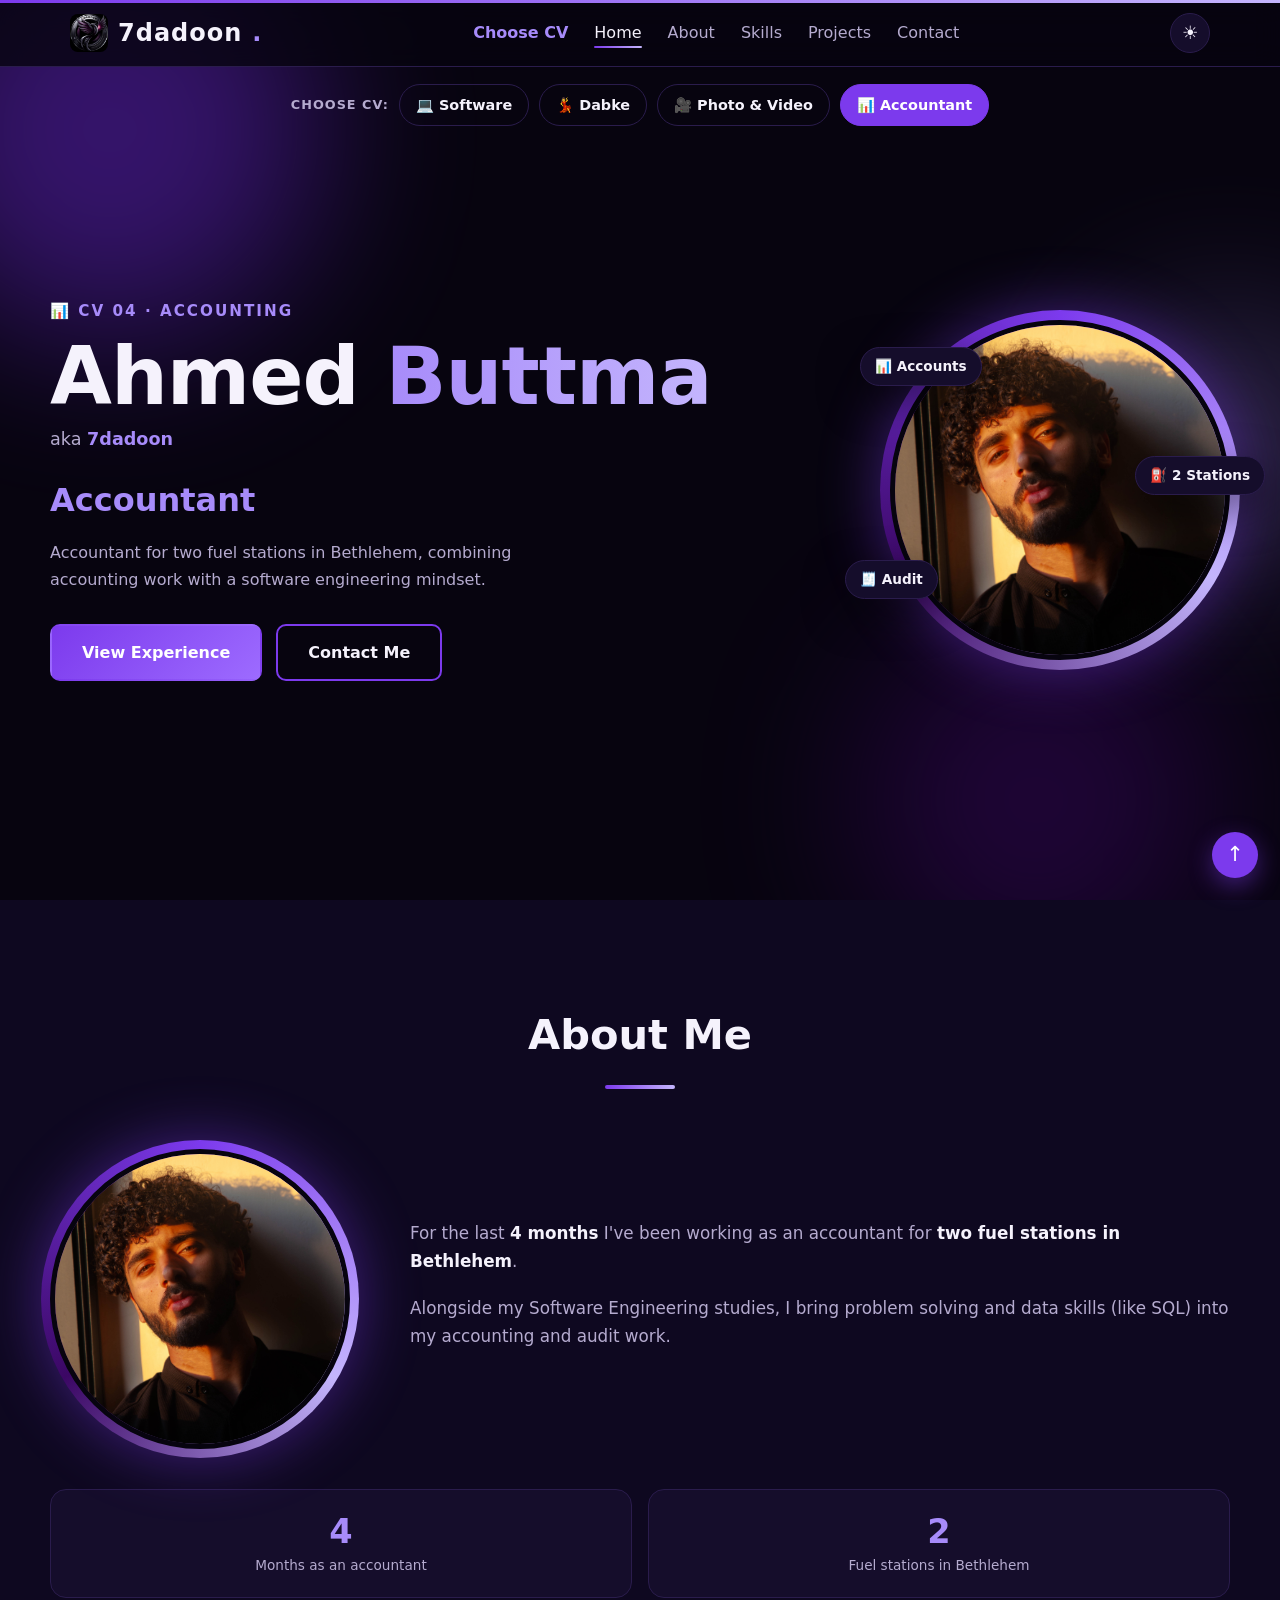
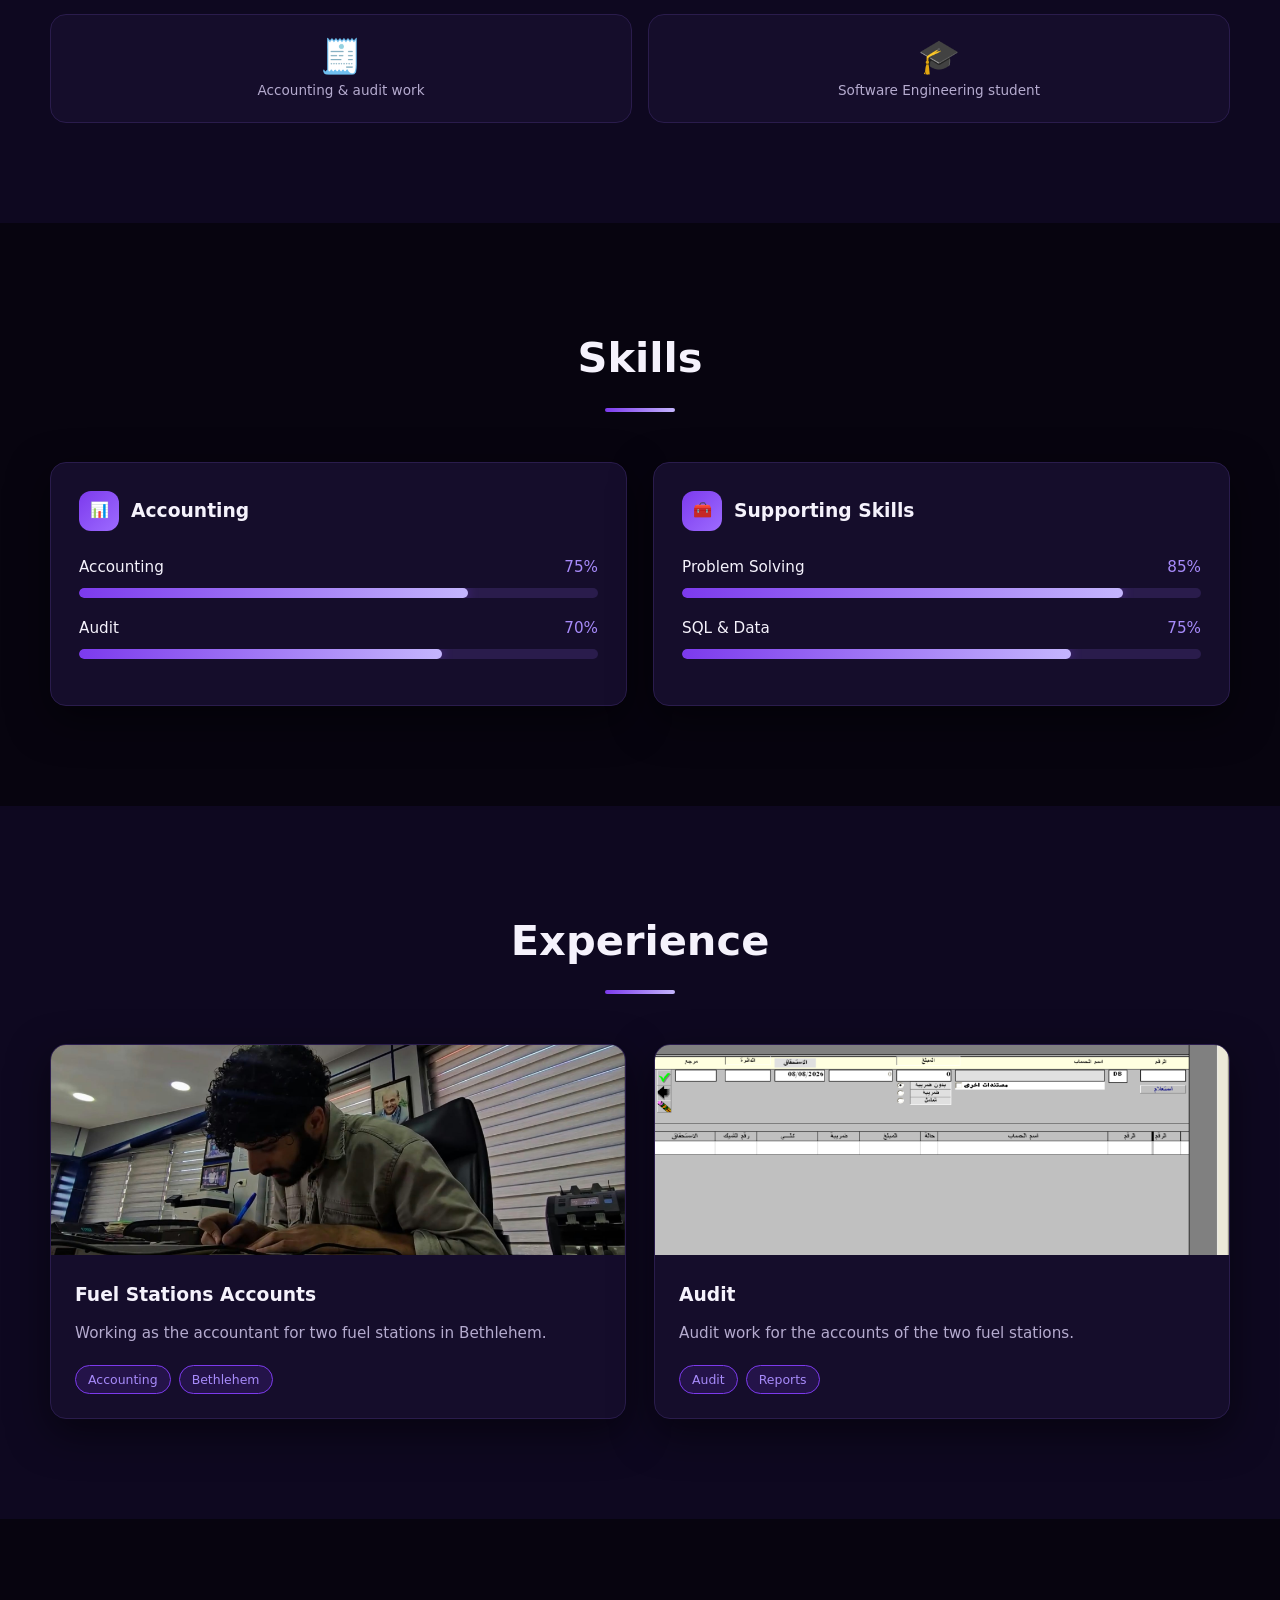
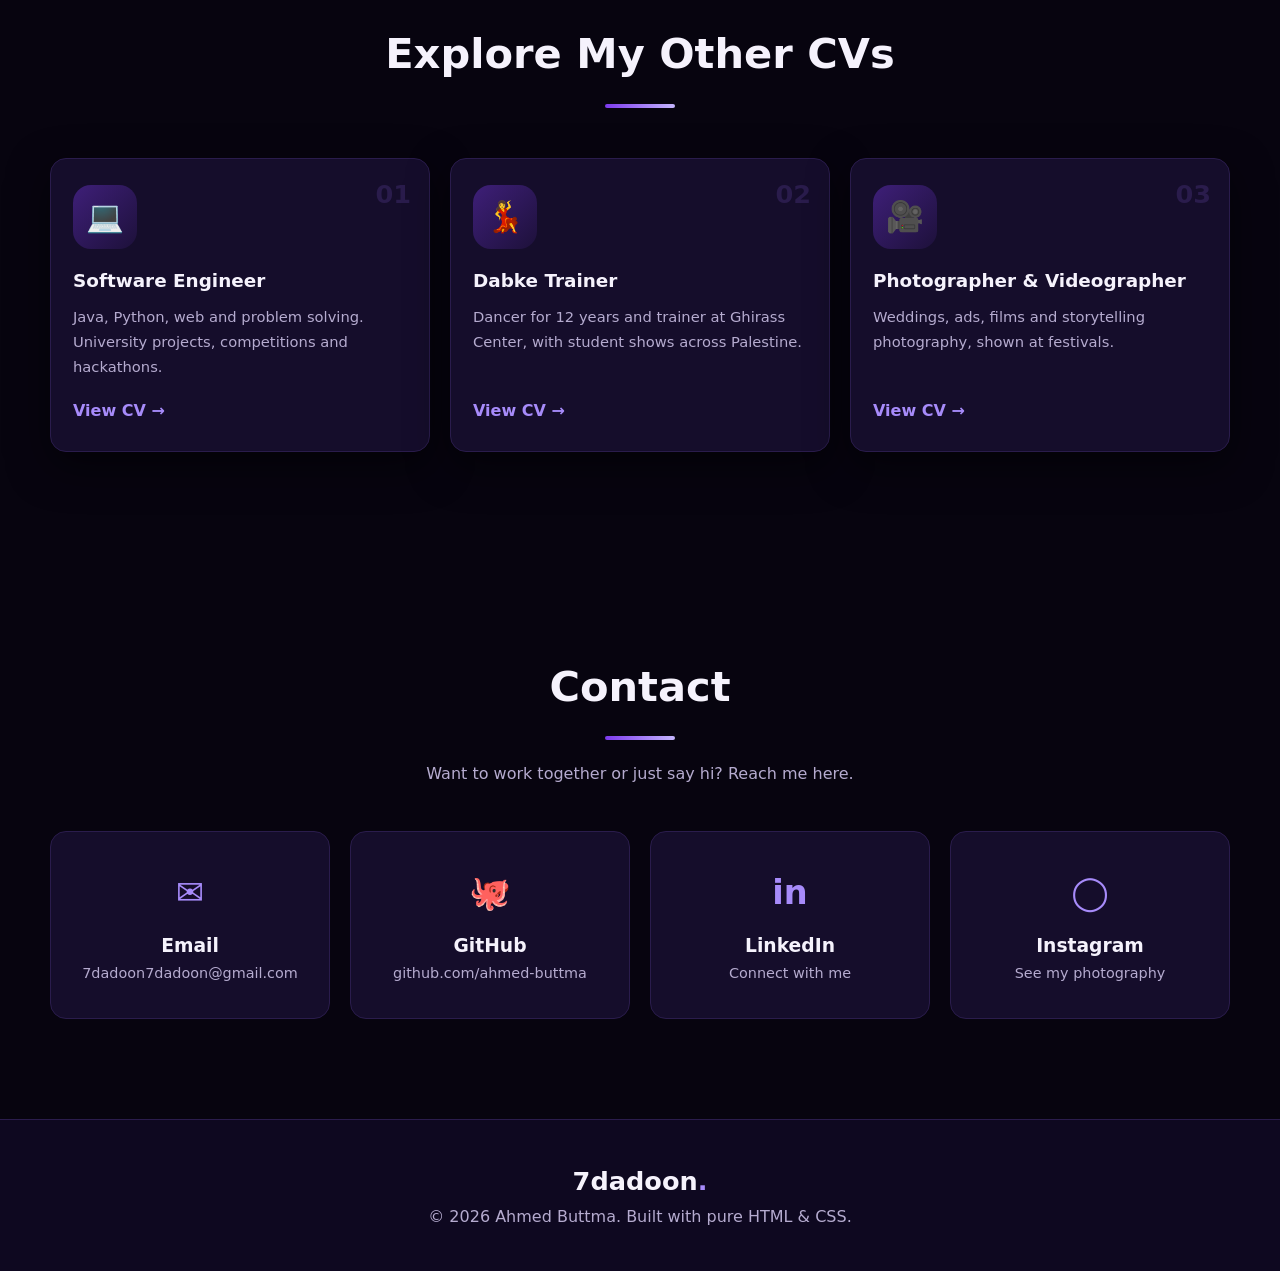
==== accounting.html @ 86951486 "portfolio" ====
<!DOCTYPE html>
<html lang="en">
<head>
  <meta charset="UTF-8">
  <meta name="viewport" content="width=device-width, initial-scale=1.0">
  <meta name="description" content="Accountant for two fuel stations in Bethlehem, combining accounting work with a software engineering mindset.">
  <title>Accountant | Ahmed Buttma</title>
  <link rel="stylesheet" href="style.css">
</head>
<body id="top">

  <!-- Scroll progress bar (CSS only) -->
  <div class="progress-bar"></div>

  <!-- ===== Navigation Bar ===== -->
  <header class="site-header">
    <nav class="navbar" aria-label="Main navigation">
      <a href="index.html#home" class="logo"><img src="images/logo.jpg" alt="" class="logo-img">7dadoon<span>.</span></a>

      <ul class="nav-links">
        <li><a href="index.html#home" class="back">Choose CV</a></li>
        <li><a href="#home" class="active">Home</a></li>
        <li><a href="#about">About</a></li>
        <li><a href="#skills">Skills</a></li>
        <li><a href="#projects">Projects</a></li>
        <li><a href="#contact">Contact</a></li>
      </ul>

      <div class="nav-actions">
        <!-- CSS-only theme switch: the checkbox state is read by style.css -->
        <input type="checkbox" id="theme" class="sr-only">
        <label for="theme" class="theme-btn" title="Switch dark / light mode"></label>
      </div>
    </nav>
  </header>

  <main>

    <!-- ===== Hero ===== -->
    <section id="home" class="hero has-strip">
      <div class="cv-strip"><span>Choose CV:</span><a href="software.html">💻 Software</a><a href="dabke.html">💃 Dabke</a><a href="media.html">🎥 Photo &amp; Video</a><a href="accounting.html" class="on">📊 Accountant</a></div>
            <div class="blob blob-1"></div>
      <div class="blob blob-2"></div>
      <div class="blob blob-3"></div>

      <div class="hero-inner">
        <div class="hero-text">
          <p class="hello">&#128202; CV 04 &middot; Accounting</p>
          <h1>Ahmed <span class="grad">Buttma</span></h1>
          <p class="nickname">aka <strong>7dadoon</strong></p>
          <h2 class="role-title">Accountant</h2>
          <p class="hero-desc">Accountant for two fuel stations in Bethlehem, combining accounting work with a software engineering mindset.</p>
          <div class="hero-buttons">
            <a href="#projects" class="btn btn-primary">View Experience</a>
            <a href="#contact" class="btn btn-outline">Contact Me</a>
          </div>
        </div>

        <div class="hero-image">
          <div class="ring"></div>
          <!-- Replace images/profile.jpg with your own photo -->
          <img src="images/profile.jpg" alt="Portrait of Ahmed Buttma">
          <span class="float-badge fb-1">&#128202; Accounts</span>
          <span class="float-badge fb-2">&#129534; Audit</span>
          <span class="float-badge fb-3">&#9981; 2 Stations</span>
        </div>
      </div>
    </section>

    <!-- ===== About Me ===== -->
    <section id="about" class="section alt">
      <div class="container">
        <h2 class="section-title reveal">About Me</h2>

        <div class="about-wrap has-photo">
        <div class="about-top">
          <div class="about-photo reveal from-left">
            <div class="ring"></div>
            <img src="images/profile.jpg" alt="Portrait of Ahmed Buttma">
          </div>
          <div class="about-text reveal from-right">
            <p>For the last <strong>4 months</strong> I've been working as an accountant for <strong>two fuel stations in Bethlehem</strong>.</p>
            <p>Alongside my Software Engineering studies, I bring problem solving and data skills (like SQL) into my accounting and audit work.</p>
          </div>
        </div>

          <div class="stats reveal from-right">
            <div class="stat-card">
              <h3><span class="count" style="--num: 4">4</span></h3>
              <p>Months as an accountant</p>
            </div>
            <div class="stat-card">
              <h3><span class="count" style="--num: 2">2</span></h3>
              <p>Fuel stations in Bethlehem</p>
            </div>
            <div class="stat-card">
              <h3>&#129534;</h3>
              <p>Accounting &amp; audit work</p>
            </div>
            <div class="stat-card">
              <h3>&#127891;</h3>
              <p>Software Engineering student</p>
            </div>
          </div>
        </div>
      </div>
    </section>

    <!-- ===== Skills ===== -->
    <section id="skills" class="section">
      <div class="container">
        <h2 class="section-title reveal">Skills</h2>

        <div class="skills-grid">
          <div class="skills-box reveal">
            <h3><span class="box-icon">&#128202;</span> Accounting</h3>
            <div class="skill">
              <div class="skill-info"><span>Accounting</span><span>75%</span></div>
              <div class="bar"><div class="fill" style="--w: 75%;"></div></div>
            </div>
            <div class="skill">
              <div class="skill-info"><span>Audit</span><span>70%</span></div>
              <div class="bar"><div class="fill" style="--w: 70%;"></div></div>
            </div>
          </div>
          <div class="skills-box reveal">
            <h3><span class="box-icon">&#129520;</span> Supporting Skills</h3>
            <div class="skill">
              <div class="skill-info"><span>Problem Solving</span><span>85%</span></div>
              <div class="bar"><div class="fill" style="--w: 85%;"></div></div>
            </div>
            <div class="skill">
              <div class="skill-info"><span>SQL &amp; Data</span><span>75%</span></div>
              <div class="bar"><div class="fill" style="--w: 75%;"></div></div>
            </div>
          </div>
        </div>
      </div>
    </section>

    <!-- ===== Experience ===== -->
    <section id="projects" class="section alt">
      <div class="container">
        <h2 class="section-title reveal">Experience</h2>

        <div class="projects-grid two">
          <article class="project-card reveal">
            <div class="project-img"><img src="images/aa.jpeg" alt="Fuel stations accounts"></div>
            <div class="project-body">
              <h3>Fuel Stations Accounts</h3>
              <p>Working as the accountant for two fuel stations in Bethlehem.</p>
              <div class="tags"><span>Accounting</span><span>Bethlehem</span></div>
            </div>
          </article>
          <article class="project-card reveal">
            <div class="project-img"><img src="images/audit.png" alt="Audit work"></div>
            <div class="project-body">
              <h3>Audit</h3>
              <p>Audit work for the accounts of the two fuel stations.</p>
              <div class="tags"><span>Audit</span><span>Reports</span></div>
            </div>
          </article>
        </div>
      </div>
    </section>

    <!-- ===== Other CVs ===== -->
    <section class="section" id="other-cvs">
      <div class="container">
        <h2 class="section-title reveal">Explore My Other CVs</h2>
        <div class="cv-grid mini">
          <a class="cv-card" href="software.html" style="--i: 0">
            <span class="cv-num">01</span>
            <span class="cv-icon">&#128187;</span>
            <h3>Software Engineer</h3>
            <p>Java, Python, web and problem solving. University projects, competitions and hackathons.</p>
            <span class="cv-link">View CV <span>&rarr;</span></span>
          </a>
          <a class="cv-card" href="dabke.html" style="--i: 1">
            <span class="cv-num">02</span>
            <span class="cv-icon">&#128131;</span>
            <h3>Dabke Trainer</h3>
            <p>Dancer for 12 years and trainer at Ghirass Center, with student shows across Palestine.</p>
            <span class="cv-link">View CV <span>&rarr;</span></span>
          </a>
          <a class="cv-card" href="media.html" style="--i: 2">
            <span class="cv-num">03</span>
            <span class="cv-icon">&#127909;</span>
            <h3>Photographer &amp; Videographer</h3>
            <p>Weddings, ads, films and storytelling photography, shown at festivals.</p>
            <span class="cv-link">View CV <span>&rarr;</span></span>
          </a>
        </div>
      </div>
    </section>

    <!-- ===== Contact ===== -->
    <section id="contact" class="section">
      <div class="container">
        <h2 class="section-title reveal">Contact</h2>
        <p class="section-sub reveal">Want to work together or just say hi? Reach me here.</p>

        <div class="contact-cards">
         
          <a class="contact-card reveal" href="mailto:7dadoon7dadoon@gmail.com">
            <span class="icon">&#9993;</span>
            <h3>Email</h3>
            <p>7dadoon7dadoon@gmail.com</p>
          </a>
          <a class="contact-card reveal" href="https://github.com/ahmed-buttma" target="_blank" rel="noopener">
            <span class="icon">&#128025;</span>
            <h3>GitHub</h3>
            <p>github.com/ahmed-buttma</p>
          </a>
          <a class="contact-card reveal" href="https://www.linkedin.com/in/ahmed-buttma-732717351/?isSelfProfile=true" target="_blank" rel="noopener">
            <span class="icon">in</span>
            <h3>LinkedIn</h3>
            <p>Connect with me</p>
          </a>
          <a class="contact-card reveal" href="https://www.instagram.com/7dadoon_/" target="_blank" rel="noopener">
            <span class="icon">&#9711;</span>
            <h3>Instagram</h3>
            <p>See my photography</p>
          </a>
        </div>
      </div>
    </section>

  </main>

  <!-- ===== Footer ===== -->
  <footer class="site-footer">
    <p class="footer-logo">7dadoon<span>.</span></p>
    <p>&copy; 2026 Ahmed Buttma. Built with pure HTML &amp; CSS.</p>
  </footer>

  <!-- Back to top -->
  <a href="#top" class="to-top" aria-label="Back to top">&uarr;</a>

</body>
</html>
---- style.css ----
/* =========================================================
   Ahmed Buttma - Portfolio  (pure HTML + CSS, no JavaScript, no frameworks)
   Theme: midnight purple / black / white (dark by default)
   Layout: Flexbox + Grid | Responsive: phone, tablet, laptop, big screens
   One stylesheet is shared by all pages:
   index.html, software.html, dabke.html, media.html, accounting.html
   ========================================================= */

/* ---------- 1. Color variables (CSS custom properties) ---------- */
:root {
  --bg: #07040f;
  --bg-alt: #0e0820;
  --card: #150d2b;
  --text: #f5f2fc;
  --muted: #b5abcf;
  --primary: #7c3aed;
  --primary-light: #a78bfa;
  --accent: #c4b5fd;
  --border: #2a1c4c;
  --glow: rgba(124, 58, 237, 0.45);
  --shadow: 0 14px 40px rgba(0, 0, 0, 0.5);
  --header-bg: rgba(7, 4, 15, 0.8);
  --radius: 16px;
}

/* Light mode: when the hidden checkbox #theme is checked, the same
   variables get new values (CSS-only toggle using :has) */
:root:has(#theme:checked) {
  --bg: #ffffff;
  --bg-alt: #f4f0fc;
  --card: #ffffff;
  --text: #170f2b;
  --muted: #5d5478;
  --primary: #5b21b6;
  --primary-light: #7c3aed;
  --accent: #6d28d9;
  --border: #ddd3f2;
  --glow: rgba(124, 58, 237, 0.25);
  --shadow: 0 14px 40px rgba(60, 20, 120, 0.12);
  --header-bg: rgba(255, 255, 255, 0.85);
}

/* ---------- 2. Reset & base ---------- */
* { margin: 0; padding: 0; box-sizing: border-box; }

html {
  scroll-behavior: smooth;
  scroll-padding-top: 76px;      /* fixed navbar won't hide section titles */
  -webkit-text-size-adjust: 100%;
}

body {
  font-family: "Segoe UI", system-ui, -apple-system, Tahoma, Arial, sans-serif;
  background: var(--bg);
  color: var(--text);
  line-height: 1.7;
  overflow-x: hidden;
  transition: background 0.4s, color 0.4s;
}

img { max-width: 100%; display: block; }
a { color: inherit; text-decoration: none; }
ul { list-style: none; }

.container { max-width: 1180px; margin: 0 auto; }
::selection { background: var(--primary); color: #fff; }

/* visually hidden (but still focusable) - used by the theme checkbox */
.sr-only {
  position: absolute;
  width: 1px; height: 1px;
  overflow: hidden;
  clip: rect(0 0 0 0);
  white-space: nowrap;
}

/* ---------- 3. Navigation bar (Flexbox) ---------- */
.site-header {
  position: fixed;
  top: 0; width: 100%;
  background: var(--header-bg);
  -webkit-backdrop-filter: blur(14px);
  backdrop-filter: blur(14px);
  border-bottom: 1px solid var(--border);
  z-index: 200;
}

.navbar {
  max-width: 1180px;
  margin: 0 auto;
  padding: 0 20px;
  height: 66px;
  display: flex;
  align-items: center;
  justify-content: space-between;
  gap: 20px;
}

.logo { font-size: 1.5rem; font-weight: 800; letter-spacing: 1px; }
.logo span { color: var(--primary-light); }

.nav-links { display: flex; align-items: center; gap: 26px; }

.nav-links a {
  position: relative;
  font-weight: 500;
  color: var(--muted);
  padding: 4px 0;
  transition: color 0.25s;
}
.nav-links a:hover,
.nav-links a.active { color: var(--text); }

.nav-links a::after {            /* animated underline */
  content: "";
  position: absolute;
  left: 0; bottom: -2px;
  width: 0; height: 2px;
  background: linear-gradient(90deg, var(--primary), var(--accent));
  border-radius: 2px;
  transition: width 0.3s;
}
.nav-links a:hover::after,
.nav-links a.active::after { width: 100%; }

.nav-links a.back { color: var(--primary-light); font-weight: 600; }

/* CSS-only dark / light switch */
.theme-btn {
  display: flex;
  align-items: center; justify-content: center;
  width: 40px; height: 40px;
  background: var(--card);
  color: var(--text);
  border: 1px solid var(--border);
  border-radius: 50%;
  font-size: 1.15rem;
  cursor: pointer;
  user-select: none;
  transition: transform 0.4s, background 0.3s, color 0.3s;
}
.theme-btn::before { content: "\2600"; }                         /* sun: click to go light */
:root:has(#theme:checked) .theme-btn::before { content: "\263E"; }  /* moon: click to go dark */
.theme-btn:hover { transform: rotate(35deg) scale(1.1); background: var(--primary); color: #fff; }
#theme:focus-visible + .theme-btn { outline: 2px solid var(--primary-light); outline-offset: 3px; }

/* ---------- 4. Scroll progress bar (scroll-driven animation) ---------- */
.progress-bar { display: none; }

@supports (animation-timeline: scroll()) {
  .progress-bar {
    display: block;
    position: fixed;
    top: 0; left: 0;
    width: 100%; height: 3px;
    background: linear-gradient(90deg, var(--primary), var(--accent));
    transform-origin: left;
    z-index: 300;
    animation: progress linear;
    animation-timeline: scroll(root);
  }
}
@keyframes progress { from { transform: scaleX(0); } to { transform: scaleX(1); } }

/* ---------- 5. Hero ---------- */
.hero {
  position: relative;
  min-height: 100vh;
  min-height: 100svh;
  display: flex;
  align-items: center;
  padding: 110px 20px 70px;
  overflow: hidden;
}

/* floating gradient blobs in the background */
.blob {
  position: absolute;
  border-radius: 50%;
  filter: blur(80px);
  opacity: 0.45;
  z-index: 0;
  animation: float 12s ease-in-out infinite;
}
.blob-1 { width: 420px; height: 420px; background: #6d28d9; top: -80px; left: -100px; }
.blob-2 { width: 360px; height: 360px; background: #3b0764; bottom: -80px; right: 5%; animation-delay: -4s; }
.blob-3 { width: 260px; height: 260px; background: #a78bfa; top: 35%; right: -80px; opacity: 0.25; animation-delay: -8s; }
:root:has(#theme:checked) .blob { opacity: 0.22; }

@keyframes float {
  0%, 100% { transform: translate(0, 0) scale(1); }
  50%      { transform: translate(40px, -40px) scale(1.12); }
}
@keyframes fadeUp {
  from { opacity: 0; transform: translateY(30px); }
  to   { opacity: 1; transform: translateY(0); }
}

.hero-inner {
  position: relative;
  z-index: 1;
  width: 100%;
  max-width: 1180px;
  margin: 0 auto;
  display: flex;
  align-items: center;
  justify-content: space-between;
  gap: 50px;
}

.hero-text { flex: 1; animation: fadeUp 1s ease backwards; }

.hello { color: var(--primary-light); font-weight: 600; letter-spacing: 2px; text-transform: uppercase; font-size: 0.95rem; }

.hero h1 {
  font-size: clamp(2.6rem, 7vw, 5rem);
  line-height: 1.05;
  margin: 10px 0 6px;
  letter-spacing: -1px;
}
.grad {
  background: linear-gradient(90deg, var(--primary-light), var(--accent), var(--primary));
  background-size: 200% auto;
  -webkit-background-clip: text;
  background-clip: text;
  -webkit-text-fill-color: transparent;
  animation: shine 5s linear infinite;
}
@keyframes shine { to { background-position: 200% center; } }

.nickname { color: var(--muted); font-size: 1.1rem; }
.nickname strong { color: var(--primary-light); }

.role-title { font-size: clamp(1.3rem, 3.2vw, 2rem); font-weight: 600; margin: 18px 0 12px; color: var(--primary-light); }
.hero-desc { color: var(--muted); max-width: 540px; margin-bottom: 30px; }

.hero-buttons { display: flex; flex-wrap: wrap; gap: 14px; }

.btn {
  display: inline-block;
  padding: 13px 30px;
  border-radius: 10px;
  font-weight: 600;
  border: 2px solid var(--primary);
  transition: transform 0.25s, box-shadow 0.25s, background 0.25s, color 0.25s;
}
.btn:hover { transform: translateY(-4px); box-shadow: 0 10px 26px var(--glow); }
.btn-primary { background: linear-gradient(135deg, var(--primary), #9d6bff); border-color: transparent; color: #fff; }
.btn-outline { background: transparent; color: var(--text); }
.btn-outline:hover { background: var(--primary); color: #fff; }

/* profile picture with rotating ring and floating badges */
.hero-image {
  position: relative;
  flex: 0 0 340px;
  width: 340px; height: 340px;
  animation: fadeUp 1s 0.2s ease backwards;
}
.hero-image img {
  position: relative;
  width: 100%; height: 100%;
  object-fit: cover;
  border-radius: 50%;
  border: 5px solid var(--bg);
  z-index: 1;
}
.ring {
  position: absolute;
  inset: -10px;
  border-radius: 50%;
  background: conic-gradient(var(--primary), var(--accent), #3b0764, var(--primary));
  filter: drop-shadow(0 0 30px var(--glow));
  animation: spin 8s linear infinite;
}
@keyframes spin { to { transform: rotate(360deg); } }

.float-badge {
  position: absolute;
  z-index: 2;
  background: var(--card);
  border: 1px solid var(--border);
  color: var(--text);
  font-size: 0.85rem;
  font-weight: 600;
  padding: 7px 14px;
  border-radius: 30px;
  box-shadow: var(--shadow);
  animation: bob 4s ease-in-out infinite;
}
.fb-1 { top: 8%; left: -30px; }
.fb-2 { bottom: 18%; left: -45px; animation-delay: -1.3s; }
.fb-3 { top: 40%; right: -35px; animation-delay: -2.6s; }
@keyframes bob { 0%, 100% { transform: translateY(0); } 50% { transform: translateY(-12px); } }

/* ---------- 6. Landing page: "choose your CV" ---------- */
.hero-center {
  position: relative;
  z-index: 1;
  width: 100%;
  max-width: 1180px;
  margin: 0 auto;
  text-align: center;
}
.hero-center .hello { animation: fadeUp 0.8s ease backwards; }
.hero-center h1 { animation: fadeUp 0.9s 0.1s ease backwards; }
.hero-center .nickname { animation: fadeUp 0.9s 0.15s ease backwards; }

.tagline { font-size: clamp(1.1rem, 2.8vw, 1.6rem); font-weight: 500; margin: 14px 0 6px; animation: fadeUp 0.9s 0.2s ease backwards; }

/* CSS-only rotating words: 5 words, each visible for 3s of a 15s loop */
.rotator {
  display: inline-grid;
  justify-items: center;
  vertical-align: bottom;
  overflow: hidden;
  color: var(--primary-light);
  font-weight: 700;
}
.rotator span {
  grid-area: 1 / 1;           /* all words sit in the same cell */
  opacity: 0;
  animation: word 15s infinite;
}
.rotator span:nth-child(2) { animation-delay: 3s; }
.rotator span:nth-child(3) { animation-delay: 6s; }
.rotator span:nth-child(4) { animation-delay: 9s; }
.rotator span:nth-child(5) { animation-delay: 12s; }
@keyframes word {
  0%   { opacity: 0; transform: translateY(100%); }
  3%   { opacity: 1; transform: translateY(0); }
  18%  { opacity: 1; transform: translateY(0); }
  21%  { opacity: 0; transform: translateY(-100%); }
  100% { opacity: 0; transform: translateY(-100%); }
}

.choose-label {
  display: inline-block;
  margin: 26px 0 22px;
  padding: 6px 20px;
  border: 1px solid var(--primary);
  border-radius: 30px;
  color: var(--primary-light);
  font-weight: 600;
  letter-spacing: 1px;
  animation: fadeUp 0.9s 0.3s ease backwards;
}
.choose-label span { display: inline-block; animation: nudge 1.4s ease-in-out infinite; }
@keyframes nudge { 0%, 100% { transform: translateY(0); } 50% { transform: translateY(5px); } }

.cv-grid { display: grid; grid-template-columns: repeat(4, 1fr); gap: 20px; text-align: left; }

.cv-card {
  position: relative;
  display: flex;
  flex-direction: column;
  background: var(--card);
  border: 1px solid var(--border);
  border-radius: var(--radius);
  padding: 26px 22px;
  overflow: hidden;
  box-shadow: var(--shadow);
  transition: transform 0.35s, border-color 0.35s, box-shadow 0.35s;
  animation: fadeUp 0.8s ease backwards;
  animation-delay: calc(0.35s + var(--i, 0) * 0.12s);
}
/* glowing light that appears on hover */
.cv-card::before {
  content: "";
  position: absolute;
  top: -60%; right: -40%;
  width: 220px; height: 220px;
  background: radial-gradient(circle, var(--glow), transparent 70%);
  opacity: 0;
  transition: opacity 0.4s;
}
.cv-card:hover { transform: translateY(-10px); border-color: var(--primary); box-shadow: 0 22px 50px var(--glow); }
.cv-card:hover::before { opacity: 1; }

.cv-num { position: absolute; top: 14px; right: 18px; font-weight: 800; font-size: 1.6rem; color: var(--border); }
.cv-icon {
  display: inline-flex;
  align-items: center; justify-content: center;
  width: 64px; height: 64px;
  font-size: 1.9rem;
  border-radius: 18px;
  background: linear-gradient(135deg, rgba(124, 58, 237, 0.4), rgba(124, 58, 237, 0.08));
  margin-bottom: 16px;
  transition: transform 0.4s;
}
.cv-card:hover .cv-icon { transform: rotate(-8deg) scale(1.12); }
.cv-card h3 { margin-bottom: 8px; font-size: 1.15rem; }
.cv-card p { color: var(--muted); font-size: 0.92rem; flex: 1; }
.cv-link { margin-top: 18px; font-weight: 600; color: var(--primary-light); }
.cv-link span { display: inline-block; transition: transform 0.3s; }
.cv-card:hover .cv-link span { transform: translateX(8px); }

/* ---------- 7. Generic sections ---------- */
.section { padding: 100px 20px; }
.section.alt { background: var(--bg-alt); }

.section-title { font-size: clamp(1.9rem, 4vw, 2.6rem); text-align: center; margin-bottom: 50px; }
.section-title::after {
  content: "";
  display: block;
  width: 70px; height: 4px;
  background: linear-gradient(90deg, var(--primary), var(--accent));
  border-radius: 4px;
  margin: 14px auto 0;
}
.section-sub { text-align: center; color: var(--muted); margin: -30px 0 44px; }

/* ---------- 8. Scroll-reveal animations (CSS only) ----------
   Browsers that support scroll-driven animations fade elements in while
   they enter the screen. Other browsers simply show everything.        */
@keyframes reveal       { from { opacity: 0; transform: translateY(40px); } }
@keyframes reveal-left  { from { opacity: 0; transform: translateX(-50px); } }
@keyframes reveal-right { from { opacity: 0; transform: translateX(50px); } }
@keyframes grow         { from { width: 0; } }
@keyframes count        { from { --num: 0; } }

/* a number that can be animated (used by the counters) */
@property --num { syntax: "<integer>"; initial-value: 0; inherits: false; }

@supports (animation-timeline: view()) {
  .reveal {
    animation: reveal linear backwards;
    animation-timeline: view();
    animation-range: entry 0% entry 70%;
  }
  .reveal.from-left  { animation-name: reveal-left; }
  .reveal.from-right { animation-name: reveal-right; }
  /* small stagger between neighbours */
  .reveal:nth-child(2) { animation-range: entry 8% entry 78%; }
  .reveal:nth-child(3) { animation-range: entry 16% entry 86%; }
  .reveal:nth-child(4) { animation-range: entry 24% entry 94%; }

  /* progress bars grow when they scroll into view */
  .fill {
    animation: grow linear backwards;
    animation-timeline: view();
    animation-range: entry 10% entry 100%;
  }

  /* numbers count up when they scroll into view */
  .count {
    display: inline-block;                /* gives the number a real box to track */
    font-size: 0;                         /* hide the plain text number */
    counter-reset: num var(--num);
    animation: count linear backwards;
    animation-timeline: view();
    animation-range: entry 0% entry 100%;
  }
  .count::after { content: counter(num); font-size: var(--fs, 2.1rem); }
}

/* ---------- 9. About ---------- */
.about-wrap { display: flex; gap: 50px; align-items: flex-start; }
.about-text { flex: 1.2; }
.about-text p { margin-bottom: 18px; color: var(--muted); font-size: 1.05rem; }
.about-text strong { color: var(--text); }

.about-photo { position: relative; flex: 0 0 300px; width: 300px; height: 300px; margin: 10px 10px 0 0; }
.about-photo img { position: relative; z-index: 1; width: 100%; height: 100%; border-radius: 50%; object-fit: cover; border: 5px solid var(--bg); }
.about-photo .ring { inset: -9px; }

.stats { flex: 1; display: grid; grid-template-columns: repeat(2, 1fr); gap: 16px; }
.stats.row { margin-top: 50px; grid-template-columns: repeat(6, 1fr); }

.stat-card {
  background: var(--card);
  border: 1px solid var(--border);
  border-radius: var(--radius);
  padding: 22px 14px;
  text-align: center;
  transition: transform 0.3s, border-color 0.3s, box-shadow 0.3s;
}
.stat-card:hover { transform: translateY(-6px); border-color: var(--primary); box-shadow: 0 14px 34px var(--glow); }
.stat-card h3 { --fs: 2.1rem; font-size: 2.1rem; color: var(--primary-light); line-height: 1.2; }
.stat-card p { font-size: 0.85rem; color: var(--muted); line-height: 1.4; margin-top: 4px; }

/* ---------- 10. Skills (Grid + animated progress bars) ---------- */
.skills-grid { display: grid; grid-template-columns: repeat(auto-fit, minmax(300px, 1fr)); gap: 26px; }

.skills-box {
  background: var(--card);
  border: 1px solid var(--border);
  border-radius: var(--radius);
  padding: 28px;
  box-shadow: var(--shadow);
  transition: transform 0.3s, border-color 0.3s;
}
.skills-box:hover { transform: translateY(-6px); border-color: var(--primary); }
.skills-box h3 { display: flex; align-items: center; gap: 12px; margin-bottom: 24px; }
.box-icon {
  display: inline-flex;
  align-items: center; justify-content: center;
  min-width: 40px; height: 40px;
  padding: 0 8px;
  font-size: 0.95rem;
  font-weight: 700;
  border-radius: 12px;
  background: linear-gradient(135deg, var(--primary), #9d6bff);
  color: #fff;
}

.skill { margin-bottom: 18px; }
.skill-info { display: flex; justify-content: space-between; font-weight: 500; margin-bottom: 7px; font-size: 0.95rem; }
.skill-info span:last-child { color: var(--primary-light); }

.bar { height: 10px; background: var(--border); border-radius: 10px; overflow: hidden; }
.fill {
  height: 100%;
  width: var(--w);
  background: linear-gradient(90deg, var(--primary), var(--accent));
  border-radius: 10px;
  box-shadow: 0 0 12px var(--glow);
}

/* checklist used in "Currently" boxes */
.facts li {
  position: relative;
  padding-left: 32px;
  margin-bottom: 16px;
  color: var(--muted);
}
.facts li strong { color: var(--text); }
.facts li::before {
  content: "\2713";
  position: absolute;
  left: 0; top: 1px;
  width: 22px; height: 22px;
  line-height: 22px;
  text-align: center;
  font-size: 0.8rem;
  border-radius: 50%;
  background: var(--primary);
  color: #fff;
}

/* ---------- 11. Projects (Grid) ---------- */
.projects-grid { display: grid; grid-template-columns: repeat(auto-fit, minmax(300px, 1fr)); gap: 28px; }
.projects-grid.two { grid-template-columns: repeat(2, 1fr); }

.project-card {
  background: var(--card);
  border: 1px solid var(--border);
  border-radius: var(--radius);
  box-shadow: var(--shadow);
  overflow: hidden;
  display: flex;
  flex-direction: column;
  transition: transform 0.35s, border-color 0.35s, box-shadow 0.35s;
}
.project-card:hover { transform: translateY(-10px); border-color: var(--primary); box-shadow: 0 20px 50px var(--glow); }

.project-img { overflow: hidden; }
.project-img img { width: 100%; height: 210px; object-fit: cover; transition: transform 0.6s; }
.project-card:hover .project-img img { transform: scale(1.1); }

.project-body { padding: 24px; flex: 1; }
.project-body h3 { margin-bottom: 10px; }
.project-body p { color: var(--muted); font-size: 0.95rem; margin-bottom: 18px; }

.tags { display: flex; flex-wrap: wrap; gap: 8px; }
.tags span {
  font-size: 0.78rem;
  padding: 3px 12px;
  border-radius: 20px;
  background: rgba(124, 58, 237, 0.15);
  color: var(--primary-light);
  border: 1px solid var(--primary);
}

.cta-row { display: flex; flex-wrap: wrap; justify-content: center; align-items: center; gap: 16px; margin-top: 50px; color: var(--muted); }

/* ---------- 12. Gallery + CSS-only lightbox (:target) ---------- */
.gallery { display: grid; grid-template-columns: repeat(3, 1fr); gap: 18px; }
.gallery a { display: block; overflow: hidden; border-radius: var(--radius); border: 1px solid var(--border); cursor: zoom-in; }
.gallery img { width: 100%; height: 260px; object-fit: cover; transition: transform 0.5s, filter 0.5s; }
.gallery a:hover img { transform: scale(1.12); filter: brightness(1.1); }

.lightbox {
  position: fixed;
  inset: 0;
  background: rgba(5, 2, 12, 0.93);
  display: flex;
  align-items: center;
  justify-content: center;
  padding: 20px;
  opacity: 0;
  visibility: hidden;
  transition: opacity 0.35s, visibility 0.35s;
  z-index: 400;
}
.lightbox:target { opacity: 1; visibility: visible; }     /* shown when the URL is #photoN */
.lb-bg { position: absolute; inset: 0; cursor: zoom-out; }
.lightbox img { position: relative; max-width: 100%; max-height: 88vh; border-radius: 12px; box-shadow: 0 0 60px var(--glow); }
.lb-close { position: absolute; top: 14px; right: 24px; color: #fff; font-size: 2.8rem; line-height: 1; z-index: 2; }

/* ---------- 13. Contact (Grid) ---------- */
.contact-cards { display: grid; grid-template-columns: repeat(4, 1fr); gap: 20px; }

.contact-card {
  background: var(--card);
  border: 1px solid var(--border);
  border-radius: var(--radius);
  padding: 32px 18px;
  text-align: center;
  transition: transform 0.3s, background 0.3s, border-color 0.3s;
}
.contact-card:hover { transform: translateY(-8px); border-color: var(--primary); background: var(--primary); color: #fff; }
.contact-card .icon { display: block; font-size: 2.1rem; font-weight: 700; margin-bottom: 8px; color: var(--primary-light); transition: transform 0.3s; }
.contact-card:hover .icon { color: #fff; transform: scale(1.2) rotate(-6deg); }
.contact-card p { color: var(--muted); font-size: 0.9rem; word-break: break-all; }
.contact-card:hover p { color: #fff; }

/* ---------- 14. "Other CVs" strip, footer, back-to-top ---------- */
.cv-grid.mini { grid-template-columns: repeat(3, 1fr); }

.site-footer {
  text-align: center;
  padding: 40px 20px;
  background: var(--bg-alt);
  border-top: 1px solid var(--border);
  color: var(--muted);
}
.footer-logo { font-size: 1.6rem; font-weight: 800; color: var(--text); }
.footer-logo span { color: var(--primary-light); }

.to-top {
  position: fixed;
  right: 22px; bottom: 22px;
  width: 46px; height: 46px;
  display: flex;
  align-items: center; justify-content: center;
  border-radius: 50%;
  background: var(--primary);
  color: #fff;
  font-size: 1.3rem;
  box-shadow: 0 8px 24px var(--glow);
  z-index: 150;
  transition: transform 0.3s;
}
.to-top:hover { transform: translateY(-4px); }

/* the button fades in after you scroll a little (scroll-driven animation) */
@supports (animation-timeline: scroll()) {
  .to-top {
    animation: show-top linear both;
    animation-timeline: scroll(root);
    animation-range: 300px 600px;
  }
}
@keyframes show-top { from { opacity: 0; } to { opacity: 1; } }

/* =========================================================
   RESPONSIVE
   ========================================================= */

/* Big screens */
@media (min-width: 1500px) {
  html { font-size: 17px; }
  .container, .navbar, .hero-inner, .hero-center { max-width: 1320px; }
}

/* Laptops / small desktops */
@media (max-width: 1100px) {
  .cv-grid { grid-template-columns: repeat(2, 1fr); }
  .contact-cards { grid-template-columns: repeat(2, 1fr); }
  .stats.row { grid-template-columns: repeat(3, 1fr); }
  .hero-image { flex-basis: 300px; width: 300px; height: 300px; }
}

/* Tablets */
@media (max-width: 900px) {
  .hero-inner { flex-direction: column-reverse; text-align: center; gap: 60px; }
  .hero-desc { margin-left: auto; margin-right: auto; }
  .hero-buttons { justify-content: center; }
  .hero-image { flex-basis: auto; width: 270px; height: 270px; }
  .about-wrap { flex-direction: column; align-items: stretch; }
  .about-photo { align-self: center; flex-basis: auto; }
  .gallery { grid-template-columns: repeat(2, 1fr); }
  .cv-grid.mini { grid-template-columns: 1fr; }
}

/* Phones: the menu becomes a swipeable row of pills under the logo */
@media (max-width: 760px) {
  html { scroll-padding-top: 112px; }

  .navbar { height: auto; flex-wrap: wrap; padding: 8px 16px 0; gap: 0; }
  .logo { order: 1; }
  .nav-actions { order: 2; margin-left: auto; }
  .nav-links {
    order: 3;
    width: 100%;
    gap: 8px;
    padding: 10px 0 12px;
    overflow-x: auto;
    scrollbar-width: none;
  }
  .nav-links::-webkit-scrollbar { display: none; }
  .nav-links a {
    display: block;
    white-space: nowrap;
    padding: 5px 15px;
    font-size: 0.9rem;
    background: var(--card);
    border: 1px solid var(--border);
    border-radius: 20px;
  }
  .nav-links a::after { display: none; }
  .nav-links a.active { background: var(--primary); border-color: var(--primary); color: #fff; }

  .hero { padding: 140px 16px 60px; }
  .hero-image { width: 230px; height: 230px; }
  .float-badge { font-size: 0.75rem; padding: 5px 10px; }
  .fb-1 { left: -14px; }
  .fb-2 { left: -18px; }
  .fb-3 { right: -14px; }

  .section { padding: 70px 16px; }
  .section-title { margin-bottom: 36px; }
  .cv-grid { grid-template-columns: 1fr; gap: 14px; }
  .projects-grid.two { grid-template-columns: 1fr; }
  .stats.row { grid-template-columns: repeat(2, 1fr); }
  .gallery { gap: 12px; }
  .gallery img { height: 180px; }
  .contact-cards { grid-template-columns: 1fr; }
  .to-top { right: 14px; bottom: 14px; }
}

/* Small phones */
@media (max-width: 420px) {
  .stats { gap: 10px; }
  .stat-card { padding: 16px 8px; }
  .stat-card h3 { --fs: 1.7rem; font-size: 1.7rem; }
  .skills-grid { grid-template-columns: 1fr; }
  .projects-grid { grid-template-columns: 1fr; }
  .gallery { grid-template-columns: 1fr; }
  .gallery img { height: 230px; }
  .btn { padding: 12px 22px; }
  .about-photo { width: 240px; height: 240px; }
}

/* Respect users who prefer less motion */
@media (prefers-reduced-motion: reduce) {
  *, *::before, *::after { animation: none !important; transition: none !important; }
  html { scroll-behavior: auto; }
  .rotator span:first-child { opacity: 1; }
}

/* ===== Added: logo, sub-pages, video, photos ===== */
.logo { display: inline-flex; align-items: center; gap: 10px; }
.logo-img { width: 38px; height: 38px; object-fit: contain; border-radius: 8px; }
.sub-page { max-width: 900px; padding-top: 90px; }
.sub-page .lead { color: var(--muted); font-size: 1.05rem; line-height: 1.8; margin-bottom: 30px; }
.tags-line { color: var(--primary-light); font-weight: 600; margin-bottom: 20px; }
.video-box { position: relative; aspect-ratio: 16/9; border: 2px dashed var(--primary); border-radius: 16px; display: grid; place-items: center; color: var(--muted); margin-bottom: 30px; overflow: hidden; }
.video-box iframe { position: absolute; inset: 0; width: 100%; height: 100%; border: 0; }
.photo-grid { display: grid; grid-template-columns: repeat(auto-fit, minmax(240px, 1fr)); gap: 20px; margin-bottom: 30px; }
.photo-grid img { width: 100%; height: 200px; object-fit: cover; border-radius: 12px; }
.photo-grid figcaption { color: var(--muted); font-size: 0.9rem; margin-top: 6px; }
.card-link { display: inline-block; margin: 14px 14px 0 0; color: var(--primary-light); font-weight: 700; }
.card-link:hover { text-decoration: underline; }

/* ===== Added: Choose CV strip, About photo ===== */
.hero.has-strip { padding-top: 150px; }
.cv-strip { position: absolute; top: 84px; left: 0; right: 0; z-index: 2; display: flex; flex-wrap: wrap; justify-content: center; align-items: center; gap: 10px; padding: 0 16px; }
.cv-strip span { font-weight: 700; color: var(--muted); letter-spacing: 1px; text-transform: uppercase; font-size: 0.8rem; }
.cv-strip a { padding: 8px 16px; border: 1px solid var(--border); border-radius: 999px; font-size: 0.9rem; font-weight: 600; transition: 0.3s; }
.cv-strip a:hover, .cv-strip a.on { background: var(--primary); border-color: var(--primary); color: #fff; }
.about-wrap.has-photo { flex-direction: column; align-items: stretch; gap: 40px; }
.about-top { display: flex; gap: 50px; align-items: center; }
@media (max-width: 800px) { .about-top { flex-direction: column; } .hero.has-strip { padding-top: 190px; } }


/* ===== Added: videos keep their own shape, festival laurels, featured card ===== */
/* A <video> file is shown at its real dimensions (landscape or portrait). */
video.project-video { display: block; width: auto; height: auto; max-width: 100%; max-height: 80vh; margin: 0 auto 30px; border-radius: 16px; background: #000; box-shadow: var(--shadow); }
/* YouTube boxes: choose the shape that matches the video */
.video-box.wide   { aspect-ratio: 16 / 9; }
.video-box.tall   { aspect-ratio: 9 / 16; max-width: 380px; margin-left: auto; margin-right: auto; }
.video-box.square { aspect-ratio: 1 / 1;  max-width: 560px; margin-left: auto; margin-right: auto; }
.video-box:has(iframe) { border-style: solid; border-color: var(--border); background: #000; }

.laurels { display: grid; grid-template-columns: repeat(auto-fit, minmax(260px, 1fr)); gap: 16px; margin-bottom: 40px; }
.laurel { display: flex; gap: 14px; align-items: flex-start; background: var(--card); border: 1px solid var(--border); border-radius: var(--radius); padding: 18px 20px; transition: transform 0.3s, border-color 0.3s; }
.laurel:hover { transform: translateY(-4px); border-color: var(--primary); }
.laurel-icon { font-size: 1.9rem; line-height: 1; }
.laurel h3 { font-size: 1rem; line-height: 1.35; margin-bottom: 2px; }
.laurel p { color: var(--muted); font-size: 0.9rem; margin: 0; }

.project-card.featured { grid-column: 1 / -1; flex-direction: row; }
.project-card.featured .project-img { flex: 0 0 42%; }
.project-card.featured .project-img img { height: 100%; min-height: 260px; }
.project-card.featured .project-body { display: flex; flex-direction: column; justify-content: center; }
.project-card.featured h3 { font-size: 1.5rem; }
@media (max-width: 800px) {
  .project-card.featured { flex-direction: column; }
  .project-card.featured .project-img { flex: none; }
  .project-card.featured .project-img img { height: 210px; min-height: 0; }
}


/* ===== Added: two-up video slots ===== */
.video-grid { display: grid; grid-template-columns: repeat(auto-fit, minmax(min(100%, 380px), 1fr)); gap: 24px; align-items: start; margin-bottom: 40px; }
.video-slot { margin: 0; }
.video-slot .video-box { margin-bottom: 10px; }
.video-slot video.project-video { margin-bottom: 10px; }
.video-slot figcaption { color: var(--muted); font-size: 0.95rem; text-align: center; }

.sub-page .projects-grid { margin-bottom: 36px; }
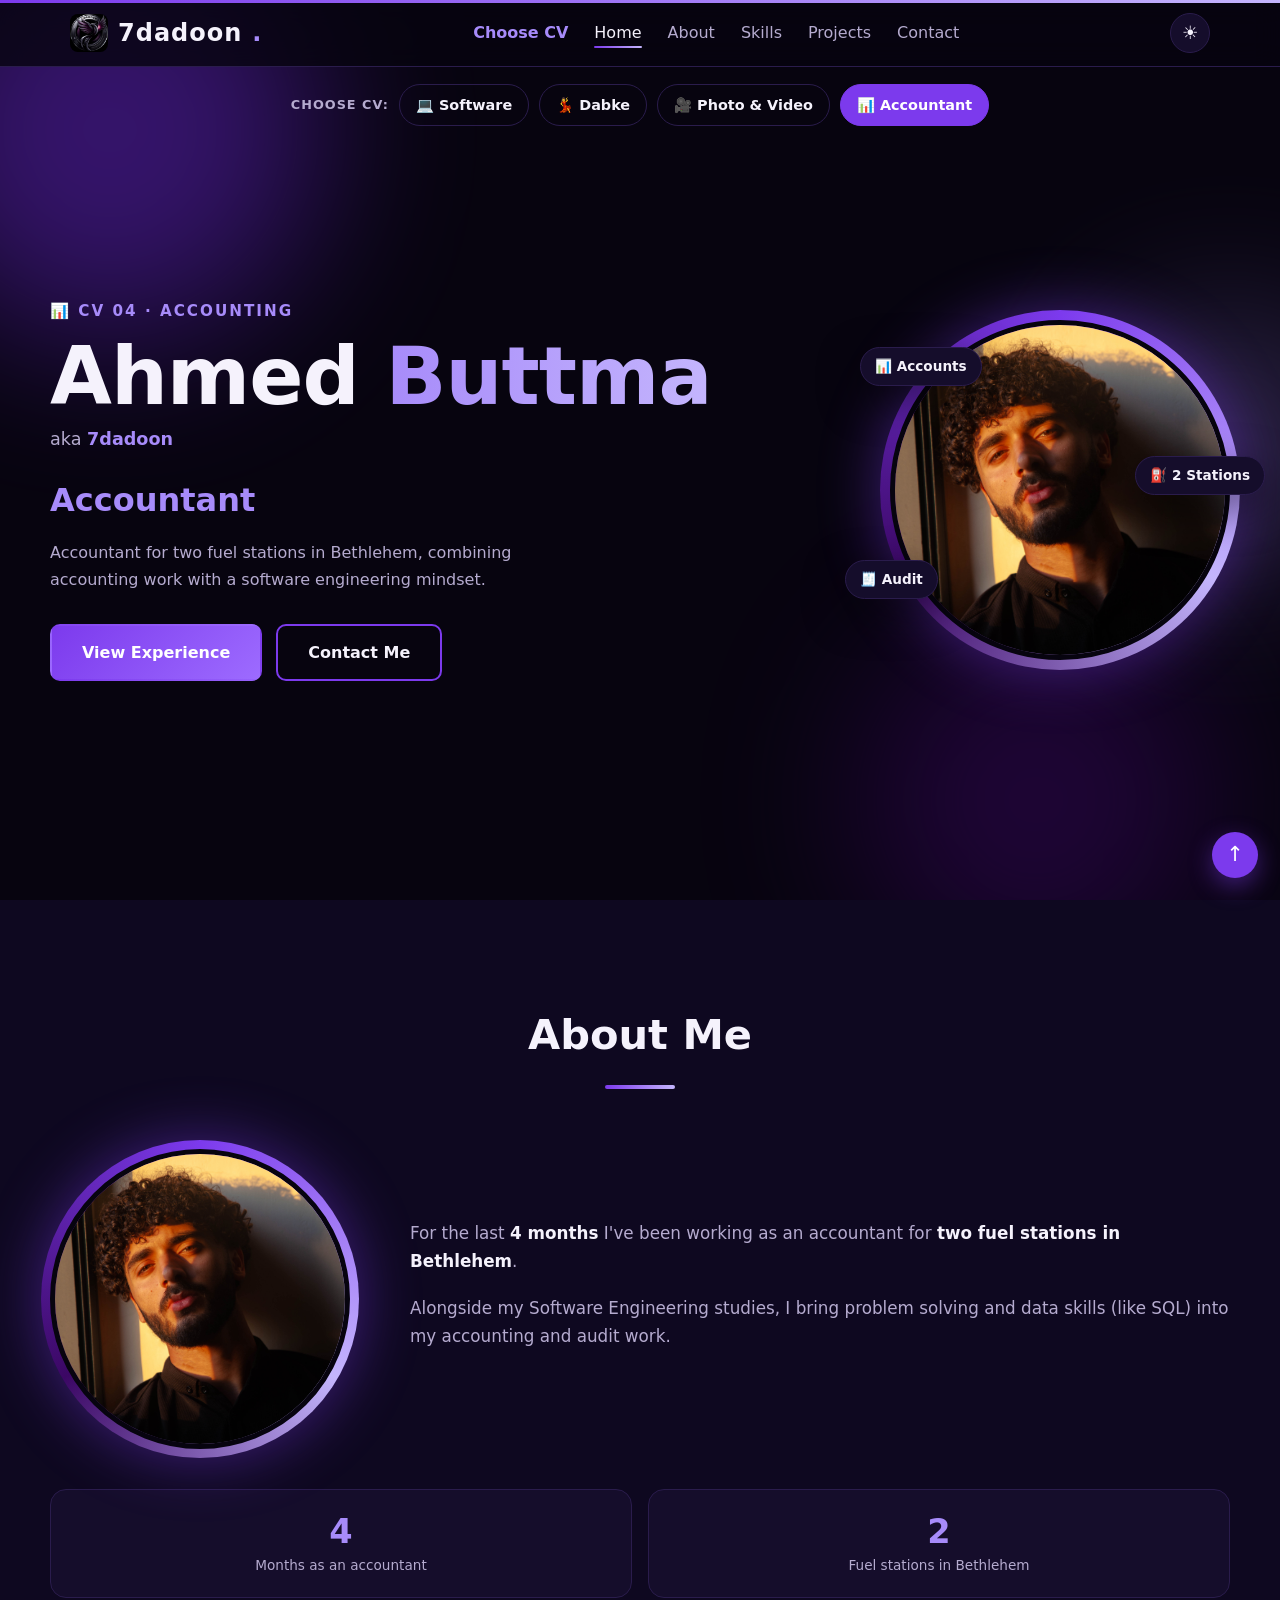
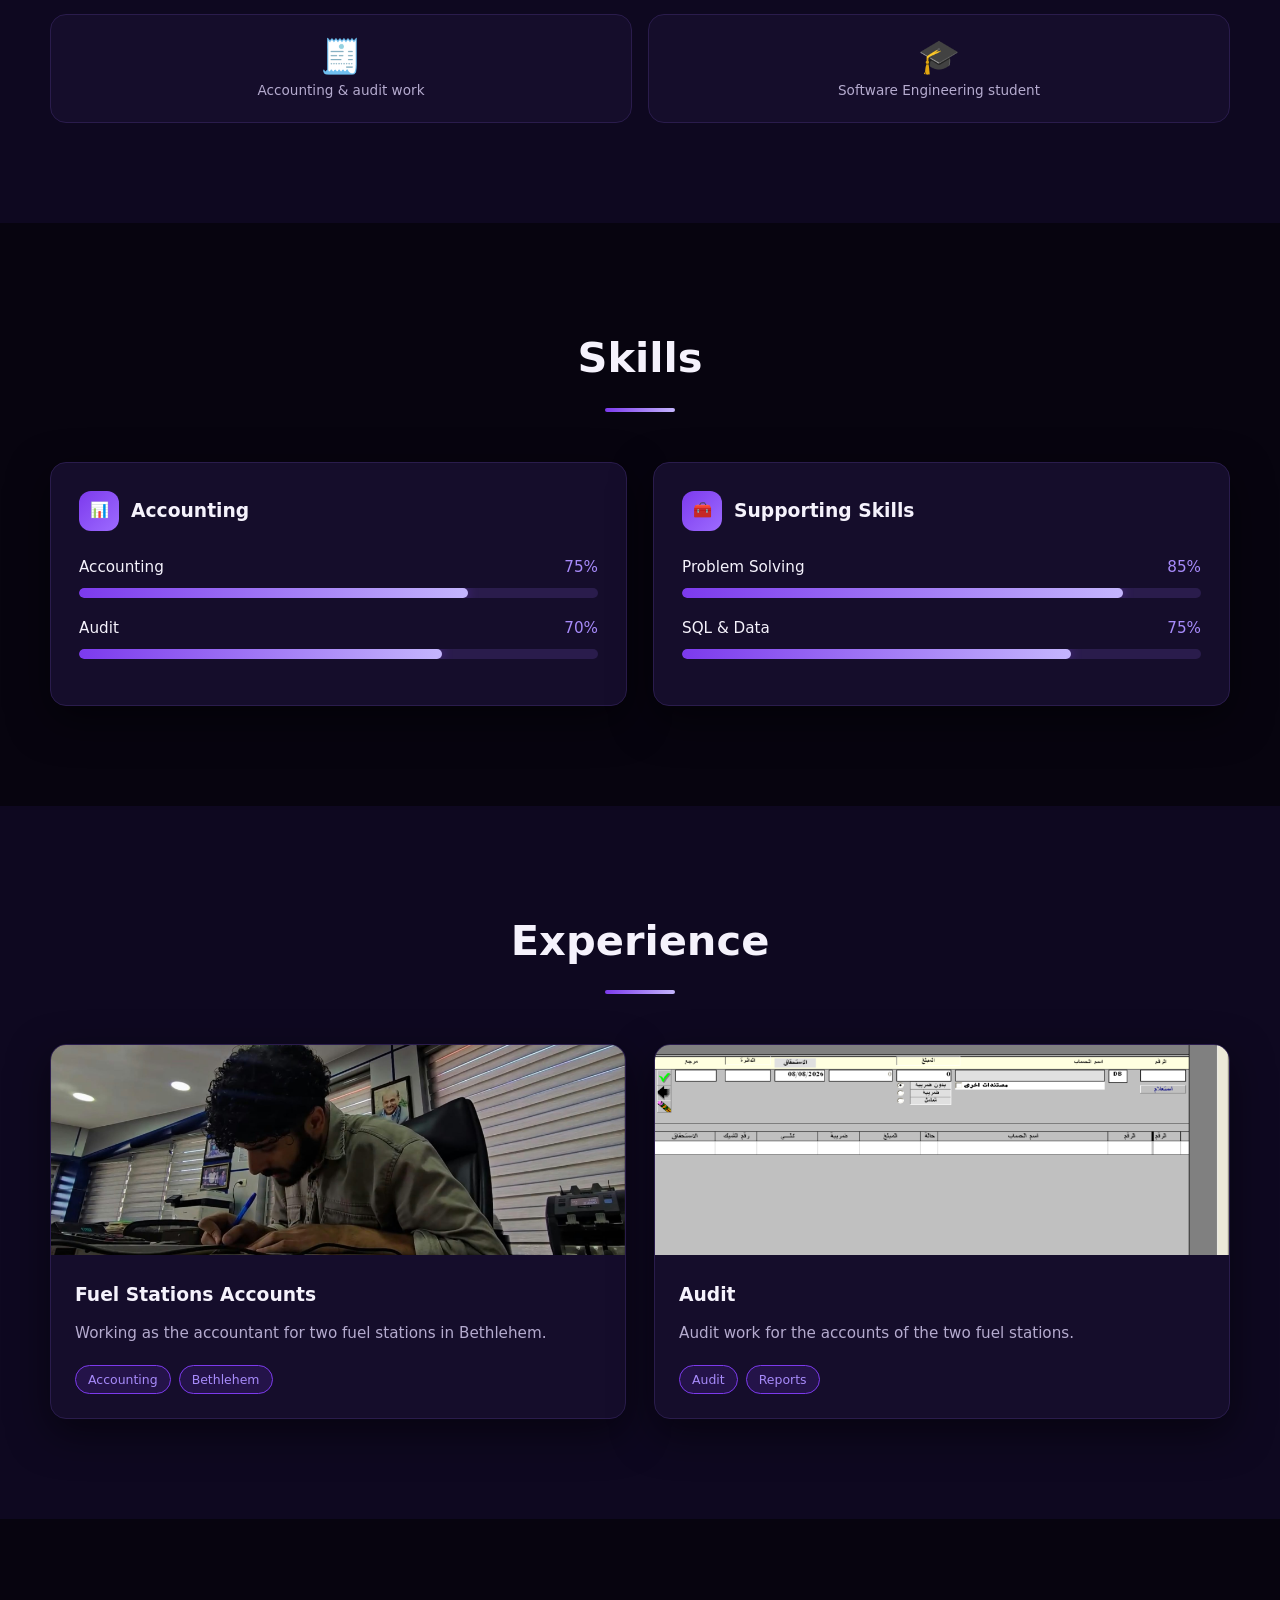
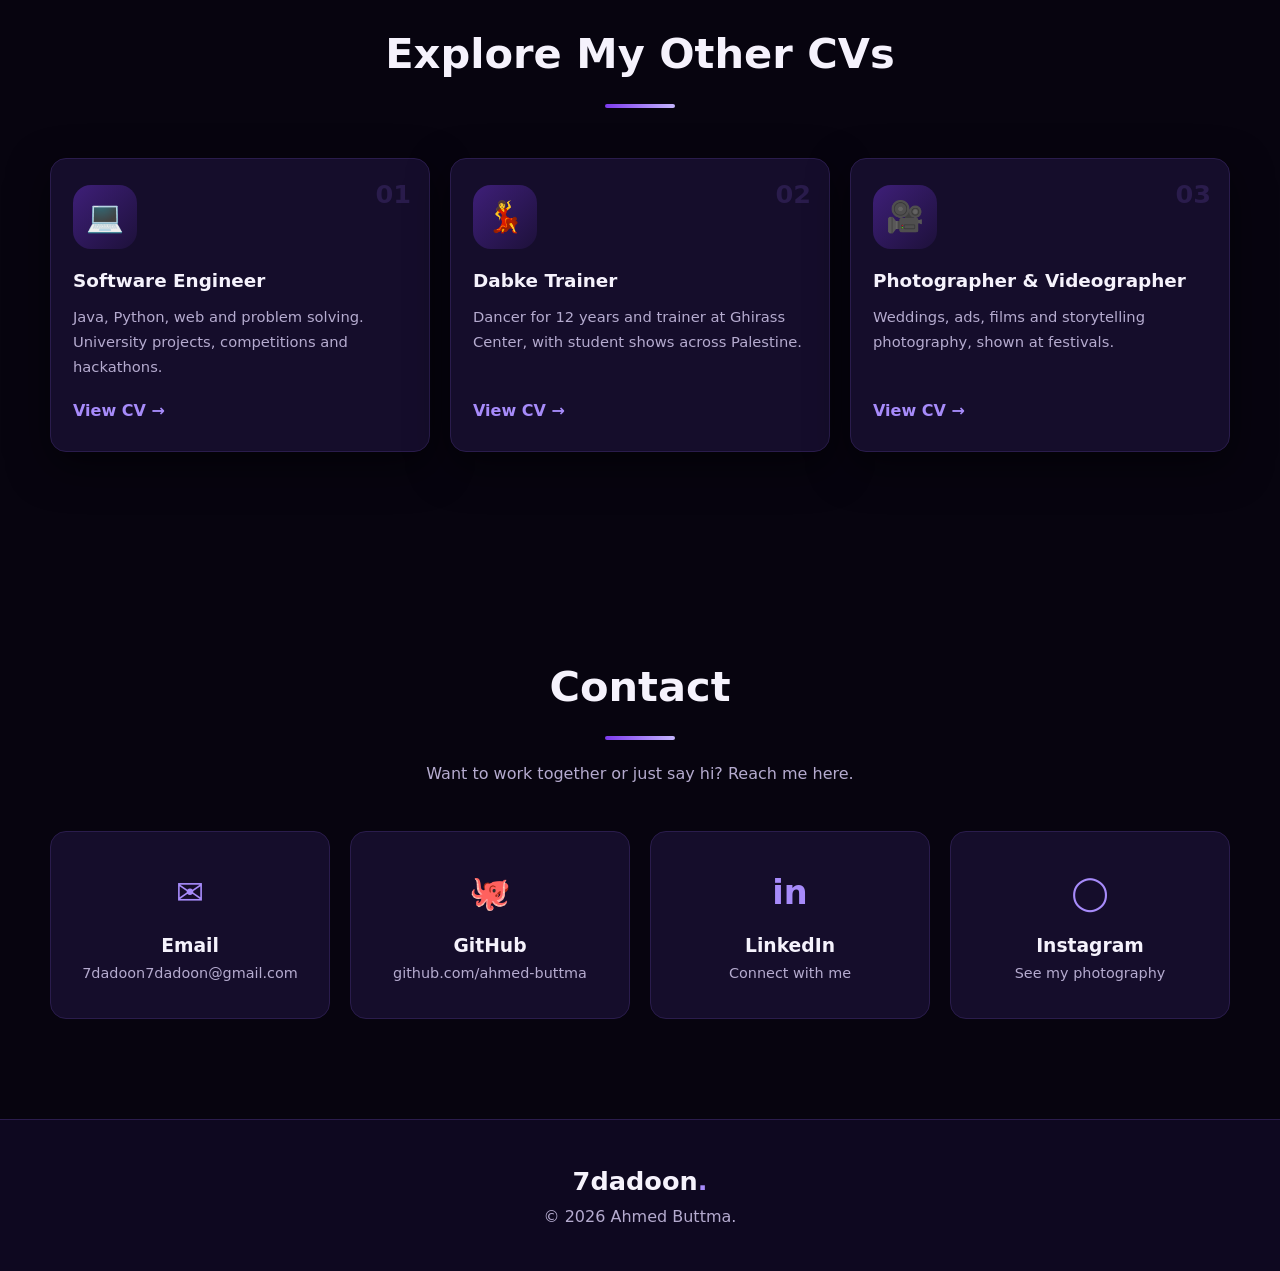
==== commit 38befbdf: "removed unusefull text" ====
--- a/accounting.html
+++ b/accounting.html
@@ -231,7 +231,7 @@
   <!-- ===== Footer ===== -->
   <footer class="site-footer">
     <p class="footer-logo">7dadoon<span>.</span></p>
-    <p>&copy; 2026 Ahmed Buttma. Built with pure HTML &amp; CSS.</p>
+    <p>&copy; 2026 Ahmed Buttma. </p>
   </footer>
 
   <!-- Back to top -->
